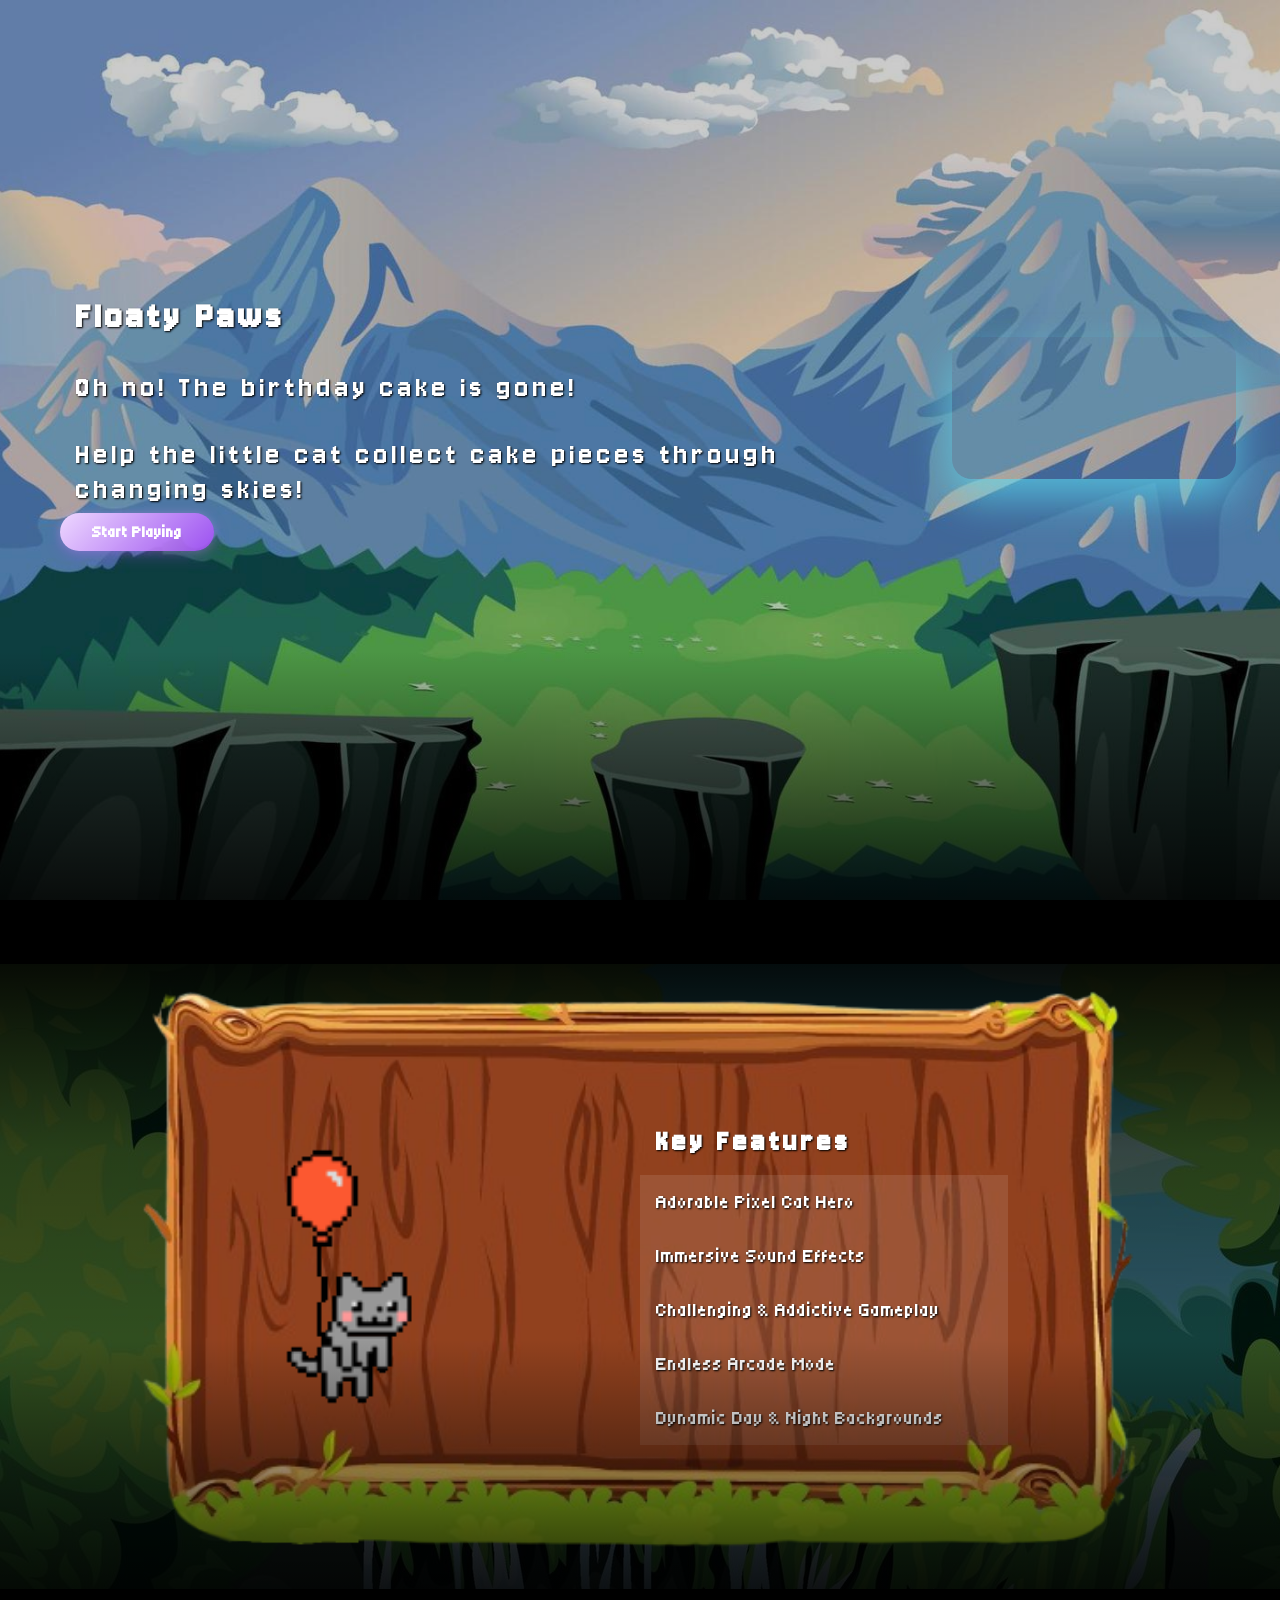
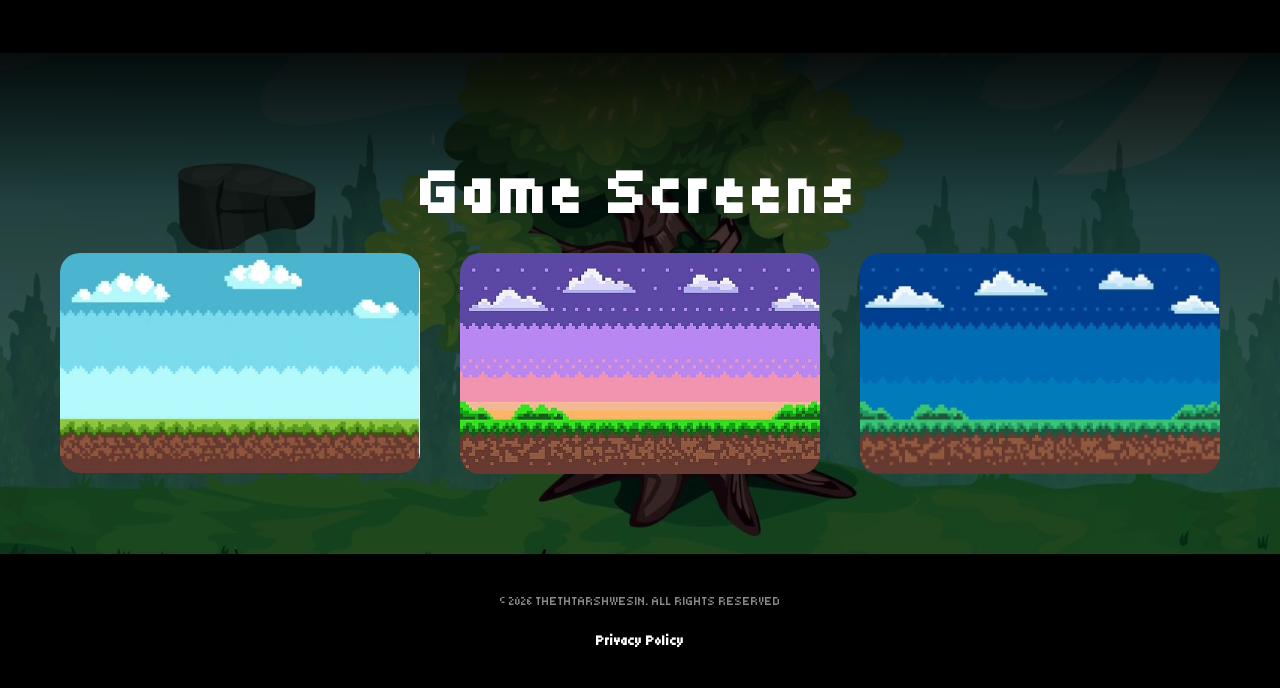
==== index.html @ 9ca2e255 "Initial Commit" ====
<!doctype html>
<html lang="en">
  <head>
    <meta charset="UTF-8" />
    <meta name="viewport" content="width=device-width, initial-scale=1.0" />
    <title>Flappy Cat</title>
    <link rel="stylesheet" href="css/style.css" />
  </head>
  <body>
    <div class="home-wrapper">
      <section class="hero block fadeUp">
        <div class="container hero-content">
          <div class="hero-text">
            <h1>Floaty Paws</h1>
            <p>Oh no! The birthday cake is gone!</p>
            <p>
              Help the little cat collect cake pieces through changing skies!
            </p>
            <div class="buttons">
              <a href="play.html" class="button">Start Playing</a>
            </div>
          </div>

          <div class="hero-video">
            <video
              src="assets/videos/game-play-video.mp4"
              muted
              loop
              autoplay
              width="400"
            >
              Your browser does not support the video tag.
            </video>
          </div>
        </div>
      </section>

      <section class="features scroll-fade fadeUp block">
        <div class="features-wrapper">
          <div class="container features-grid-layout scroll-fade">
            <div class="features-image">
              <img src="/assets/images/pixel-cat.png" alt="Pixel Cat" />
            </div>

            <div class="features-text">
              <h2>Key Features</h2>

              <div class="feature-grid">
                <div class="feature-card">Adorable Pixel Cat Hero</div>
                <div class="feature-card">Immersive Sound Effects</div>
                <div class="feature-card">Challenging & Addictive Gameplay</div>
                <div class="feature-card">Endless Arcade Mode</div>
                <div class="feature-card">Dynamic Day & Night Backgrounds</div>
              </div>
            </div>
          </div>
        </div>
      </section>

      <section class="screens scroll-fade fadeUp block">
        <div class="container">
          <h2>Game Screens</h2>
          <div class="screen-grid scroll-fade">
            <img src="assets/images/game-bgm.jpeg" />
            <img src="assets/images/game-bg1.png" />
            <img src="assets/images/game-bgn.jpeg" />
          </div>
        </div>
      </section>
    </div>

    <footer class="site-footer">
      <div class="footer-brand">
        <p class="copyright">© 2026 ThetHtarShweSin. All Rights Reserved</p>
      </div>

      <div class="footer-legal">
        <a href="privacy_policy.html">Privacy Policy</a>
      </div>
    </footer>
    <script src="js/pages.js"></script>
  </body>
</html>
---- css/style.css ----
@import url("https://fonts.googleapis.com/css2?family=Jersey+10&family=Pixelify+Sans:wght@400..700&family=Tiny5&display=swap");

:root {
  --bg-day: #a6e3e9;
  --bg-night: #1c1f33;
  --card-bg: #f0f0f5;
  --accent: #eed8ff;
  --accent-strong: #ab4affd7;
  --accent-normal: #bc70ffc3;
  --accent-soft: rgba(255, 182, 193, 0.2);
  --score-color: #ffe066;
  --danger: #ff6b6b;
  --text-main: #1c1f33;
  --text-muted: #555770;
  --radius-lg: 20px;
  --radius-md: 12px;
}

* {
  margin: 0;
  padding: 0;
  box-sizing: border-box;
  font-family: "Tiny5", sans-serif;
}
html,
body {
  height: 100%;
}

body {
  font-family: "Tiny5", sans-serif;
  min-height: 100vh;
  flex-direction: column;
  display: flex;
}
/* =========================
   Nav 
========================= */
.navbar-logo {
  display: flex;
  align-items: center;
  gap: 0.6rem;
  font-size: 1.4rem;
  font-weight: 700;
  color: var(--accent-normal);
  text-decoration: none;
}

.navbar-logo img {
  width: 50px;
  height: 36px;
  object-fit: contain;
}
.navbar {
  display: flex;
  align-items: center;
  justify-content: center;
  height: 80px;
  width: 100%;
  /* position: sticky; */
  top: 0;
  background: transparent;
  border-bottom: solid 1px black;
  box-shadow: 0 10px 20px var(--accent);
  backdrop-filter: blur(10px);
  /* z-index: 999; */
}

.navbar-container {
  display: flex;
  align-items: center;
  justify-content: space-between;
  width: 100%;
  padding: 0.2rem;
  max-width: 1600px;
}

.navbar-logo {
  font-size: 2rem;
  font-weight: 600;
  color: var(--accent-normal);
  text-decoration: none;
  cursor: pointer;
}

.navbar-container .navbar-menu {
  display: flex;
  text-align: center;
  gap: 1.5rem;
  list-style: none;
}

.navbar-container .navbar-menu li a {
  text-decoration: none;
  color: var(--accent-strong);
  font-size: 1.3rem;
  font-weight: 500;
  padding: 1rem;
  border: 2px solid transparent;
  transition: all 0.7s ease;
  white-space: nowrap;
}

.navbar-container .navbar-menu li a:hover,
.navbar-container .navbar-menu li a.active {
  font-size: 1.39rem;
  color: var(--accent);
  font-weight: 800;
}
.navbar-toggle {
  display: none;
  background: transparent;
  padding: 10px;
  border: none;
  cursor: pointer;
}
.bar {
  display: block;
  width: 25px;
  height: 3px;
  margin: 5px auto;
  background: var(--accent-strong);
  transition: all 0.3s ease-in-out;
  z-index: 999;
}

/* =========================
        Page & Game
========================= */

.page {
  flex: 1;
  display: flex;
  justify-content: center;
  align-items: center;
  width: 100%;
  margin: 0;
  padding: 0;
  box-sizing: border-box;
}

.game-card {
  width: 100%;
  max-width: 400px;
  aspect-ratio: 9 / 16;
  background: var(--card-bg);
  border-radius: var(--radius-lg);
  position: relative;
  overflow: hidden;
  box-shadow: 0 20px 40px rgba(0, 0, 0, 0.2);
}

#gameCanvas {
  width: 100%;
  height: 100%;
  display: block;
}

.game-ui {
  position: absolute;
  bottom: 0;
  left: 0;
  width: 100%;
  gap: 1rem;
  display: flex;
  justify-content: space-between;
  align-items: center;
  padding: 1rem;
  z-index: 10;
}

.game-ui p {
  width: 50%;
  appearance: none;
  border: none;
  border-radius: 30px;
  padding: 1rem;
  font-size: 1rem;
  font-weight: 700;
  background: linear-gradient(135deg, #eed8ff, #ab4affd7);
  color: #ffffff;
  cursor: pointer;
  box-shadow:
    0 5px 15px rgba(171, 74, 255, 0.3),
    0 0 10px rgba(238, 216, 255, 0.2);
  transition: all 0.2s ease;
  position: relative;
  overflow: hidden;
  letter-spacing: 0.05em;
  text-align: center;
  font-family: "Pixelify Sans", sans-serif;
}

#scoreDisplay {
  background: #ffffff;
  color: #ab4affd7;
  box-shadow: 0 6px 18px rgba(171, 74, 255, 0.15);
  transition: transform 0.15s ease;
}

/* =========================
   OVERLAY
========================= */
.overlay {
  position: absolute;
  inset: 0;
  background: rgba(28, 31, 51, 0.82);
  backdrop-filter: blur(6px);
  color: #ffffff;
  display: flex;
  flex-direction: column;
  justify-content: center;
  align-items: center;
  gap: 1.2rem;
  font-family: "Press Start 2P", cursive;
  font-size: 14px;
  text-align: center;
  border-radius: var(--radius-lg);
  z-index: 100;
  transition: opacity 0.3s ease;
}

.overlay.hidden {
  opacity: 0;
  pointer-events: none;
}

button,
.button {
  appearance: none;
  border: none;
  border-radius: 30px;
  padding: 0.65rem 2rem;
  font-size: 1rem;
  font-weight: 700;
  background: linear-gradient(135deg, #eed8ff, #ab4affd7);
  color: #ffffff;
  cursor: pointer;
  box-shadow:
    0 5px 15px rgba(171, 74, 255, 0.3),
    0 0 10px rgba(238, 216, 255, 0.2);
  transition: all 0.2s ease;
  position: relative;
  overflow: hidden;
  text-decoration: none;
}
button:hover::after {
  top: 0;
  left: 0;
}

button:hover {
  transform: scale(1.05);
  box-shadow:
    0 8px 20px rgba(171, 74, 255, 0.5),
    0 0 20px rgba(238, 216, 255, 0.3);
}

button:active {
  transform: scale(0.98);
  box-shadow:
    0 4px 12px rgba(171, 74, 255, 0.3),
    0 0 6px rgba(238, 216, 255, 0.2);
}

button:focus-visible {
  outline: 2px solid #ab4affd7;
  outline-offset: 3px;
}

.play-button {
  padding: 0.65rem 1.8rem;
  font-size: 1rem;
  font-weight: 700;
  border-radius: 25px;
  background: linear-gradient(135deg, #eed8ff, #ab4affd7);
  color: #1c1f33;
  box-shadow:
    0 8px 20px rgba(171, 74, 255, 0.3),
    0 0 10px rgba(238, 216, 255, 0.2);
  transition:
    transform 0.2s ease,
    box-shadow 0.2s ease;
  box-sizing: border-box;
}

.play-button:hover {
  transform: translateY(-3px) scale(1.05);
  box-shadow:
    0 12px 30px rgba(171, 74, 255, 0.5),
    0 0 15px rgba(238, 216, 255, 0.3);
}

.play-button:active {
  transform: translateY(0) scale(1);
  filter: brightness(0.95);
}

/* ============================
            Hero Section
================================= */
.home-wrapper {
  background-color: rgb(0, 0, 0);
}

.container {
  padding: 80px 20px;
}

.hero,
.feature {
  padding: 1rem;
}
.hero {
  display: flex;
  justify-content: space-between;
  align-items: center;
  flex-direction: column;
  padding: 0 20px;
  min-height: 100vh;
  background-image: url("/assets/images/gamebg.jpg");
  background-size: cover;
  background-position: center;
  background-repeat: no-repeat;
  position: relative;
}

.hero::before,
.screens::before {
  content: "";
  position: absolute;
  inset: 0;
  background: rgba(0, 0, 0, 0.2);
}

.hero > * {
  position: relative;
  z-index: 1;
}

.hero::after,
.features::after {
  content: "";
  position: absolute;
  bottom: -1px;
  left: 0;
  width: 100%;
  height: 250px;
  background: linear-gradient(
    to bottom,
    rgba(0, 0, 0, 0) 0%,
    rgba(0, 0, 0, 0.8) 100%
  );
  pointer-events: none;
}

.hero-text h1,
.hero-text p,
.feature-card,
.features-text {
  text-shadow: 1px 1px 2px rgb(0, 0, 0);
  color: white;
}

.hero-content {
  display: flex;
  align-items: center;
  justify-content: space-between;
  gap: 40px;
  padding-top: 0;
  margin: 0;
}

.hero-text h1,
.hero-text p {
  padding: 1rem;
  font-size: 2rem;
  font-family: "Jersey 10", sans-serif;
  letter-spacing: 4px;
}

.hero-text h1 {
  font-size: 2.5rem;
}
.hero-video video {
  width: 100%;
  max-width: 300px;
  height: auto;
  border-radius: 20px;
  box-shadow: 0 20px 40px rgba(92, 219, 241, 0.677);
  margin: 1rem;
}
.container {
  max-width: 1200px;
  margin: auto;
}

.features {
  background-image: url("/assets/images/2d-game-background-beautiful-natural-waterfalls-in-the-middle-of-the-forest-vector.jpg");
}

.features-wrapper {
  position: relative;
  background-image: url("/assets/images/wooden-board-for-game-ui-background-or-screen-for-your-game-development-blue-sky-and-wooden-board-on-green-grass-vector-removebg-preview.png");
  background-size: 100% 100%;
  background-position: center;
  background-repeat: no-repeat;
  z-index: 0;
  color: white;
  background-position: center bottom;
  margin: 5% 10%;
  padding: 10%;
}

.features::before,
.screens::before {
  content: "";
  position: absolute;
  inset: 0;
  pointer-events: none;
  background:
    linear-gradient(
      to bottom,
      rgba(0, 0, 0, 0.85) 0%,
      rgba(0, 0, 0, 0.2) 30%,
      rgba(0, 0, 0, 0) 60%
    ),
    rgba(0, 0, 0, 0.595);
}
.features-wrapper > * {
  position: relative;
  z-index: 1;
}

.features-grid-layout {
  width: 100%;
  display: grid;
  grid-template-columns: 50% 50%;
  align-items: center;
  padding: 1rem;
}

.features-image img {
  width: 150px;
  max-width: 400px;
  height: auto;
  display: block;
  justify-self: center;
}

.features-text {
  width: 100%;
  text-align: left;
}

.features-text h2 {
  font-family: "Jersey 10", sans-serif;
  letter-spacing: 4px;
  padding: 1rem;
  font-size: 2rem;
}

.screens {
  background-image: url("/assets/images/screenbg.jpg");
  background-size: cover;
  background-position: center;
  background-repeat: no-repeat;
  position: relative;
}

.screens > * {
  position: relative;
  z-index: 1;
}

.screen-grid img {
  transition:
    transform 0.35s ease,
    box-shadow 0.35s ease;
}

.screen-grid img:hover {
  transform: scale(1.08);
  z-index: 2;
  box-shadow: 0 12px 30px rgba(0, 0, 0, 0.25);
}

.screen-grid {
  display: grid;
  gap: 40px;
  grid-template-columns: repeat(auto-fit, minmax(250px, 1fr));
  width: 100%;
  height: auto;
  border-radius: 20px;
}

.feature-card {
  background: rgba(255, 255, 255, 0.1);
  font-size: 1.2rem;
  padding: 1rem;
  text-align: left;
}

.features-image:hover {
  transform: scale(1.05);
  z-index: 2;
}

.feature-card:hover {
  transform: scale(1.05);
  background: rgba(255, 255, 255, 0.2);
  z-index: 2;
}

.screen-grid img {
  width: 100%;
  border-radius: 20px;
}

.screens h2 {
  letter-spacing: 4px;
  padding: 1.5rem;
  color: #ffffff;
  text-align: center;
  font-size: 4rem;
}

@keyframes float {
  0% {
    transform: translateY(0);
  }
  50% {
    transform: translateY(-10px);
  }
  100% {
    transform: translateY(0);
  }
}

.scroll-fade {
  opacity: 0;
  transform: translateY(40px);
  transition: all 0.5s ease-out;
}

.scroll-fade.active {
  opacity: 1;
  transform: translateY(0);
}

.block {
  animation: appear linear;
  animation-timeline: view();
  animation-range: entry 20% cover 40%;
}

@keyframes appear {
  from {
    opacity: 0;
    transform: scale(0.9);
  }
  to {
    opacity: 1;
    transform: scale(1);
  }
}

.fadeUp {
  animation: fadeUp both;
  animation-timeline: view();
}
.timeline-item:nth-child(1) {
  animation-range: entry 20% cover 40%;
}

.timeline-item:nth-child(2) {
  animation-range: entry 40% cover 60%;
}

.timeline-item:nth-child(3) {
  animation-range: entry 60% cover 80%;
}

@keyframes fadeUP {
  from {
    opacity: 0;
    transform: translateY(10px) scale(0.5);
  }
  to {
    opacity: 1;
    transform: translateY(0) scale(1);
  }
}

/* ===================
        Footer
=========================*/
.site-footer {
  background-color: #000;
  color: #888;
  padding: 40px 20px;
  text-align: center;
  font-family: "Inter", sans-serif;
}

.footer-brand {
  margin-bottom: 25px;
}

.copyright {
  font-size: 0.75rem;
  text-transform: uppercase;
}

.footer-legal {
  font-size: 0.85rem;
}

.footer-legal a {
  color: #fff;
  text-decoration: none;
  font-weight: 600;
  margin: 0 10px;
}

.footer-legal a:hover {
  text-decoration: underline;
}

.separator {
  color: #444;
}

/* =========================
        How To Play Page
 ==========================*/

.catgame-wrapper {
  width: 100%;
  min-height: 100dvh;
  padding: 32px 5vw;
  background: #f4f7fb;
  box-sizing: border-box;
  background-image: url("/assets/images/gamebg.jpg");
  background-position: center bottom;
  background-repeat: no-repeat;
  background-size: cover;
  background-attachment: fixed;
  position: relative;
}

.catgame-wrapper > * {
  position: relative;
  z-index: 1;
}

.catgame-card > * {
  position: relative;
  z-index: 1;
}

.catgame-hero {
  display: flex;
  flex-direction: column;
  justify-content: center;
  align-items: center;
  text-align: center;
  margin-bottom: 28px;
  color: white;
}

.catgame-hero h1,
.catgame-hero p {
  padding: 0.75rem;
  text-shadow: 1px 1px 2px rgb(0, 0, 0);
  color: white;
}

.catgame-hero p {
  font-size: 1.2rem;
}

.catgame-grid {
  display: grid;
  grid-template-columns: repeat(2, 1fr);
  gap: 20px;
  width: 70%;

  margin: auto;
}

.catgame-card {
  background: rgba(255, 255, 255, 0.399);
  backdrop-filter: blur(12px);
  border-radius: 20px;
  padding: 2rem;
  box-shadow: 0 10px 30px rgba(0, 0, 0, 0.25);
  transition:
    transform 0.3s ease,
    box-shadow 0.3s ease;
  line-height: 1.9rem;
}
.catgame-card .hint {
  display: block;
  font-size: 0.85rem;
  color: #666;
  margin-top: 0.2rem;
  text-shadow: none;
}

.catgame-card ul {
  list-style: none;
  color: white;
  text-shadow: 1px 1px 2px rgba(0, 0, 0, 0.682);
}

.catgame-card:hover {
  transform: translateY(-8px);
  box-shadow: 0 20px 45px rgba(0, 0, 0, 0.211);
}
.catgame-card h2 {
  font-size: 1.5rem;
  margin-bottom: 1rem;

  text-shadow: 1px 1px 2px rgba(0, 0, 0, 0.682);
  color: white;
}
.catgame-card h2 .fa-gamepad {
  margin-right: 10px;
}

.catgame-mode {
  margin-top: 10px;
  color: white;
  text-shadow: 1px 1px 2px rgba(0, 0, 0, 0.682);
}

/* =======================
          About
=========================*/

.about-hero {
  position: relative;
  text-align: center;
  padding: 4rem 2rem 4rem 2rem;
}
.about-hero h1 {
  font-size: 3rem;
  margin: 0;
  color: var(--accent-normal);
  z-index: 1;
  position: relative;
}
.about-hero p {
  font-size: 1.3rem;
  margin-top: 1rem;
  color: var(--accent-normal);
  z-index: 1;
  position: relative;
}

.balloon {
  position: absolute;
  width: 60px;
  animation: float 6s ease-in-out infinite alternate;
}
@keyframes float {
  0% {
    transform: translateY(0) rotate(0deg);
  }
  100% {
    transform: translateY(-50px) rotate(10deg);
  }
}

.about-cards {
  display: grid;
  grid-template-columns: 1fr;
  gap: 1.5rem;
  padding: 2rem 5vw;
  max-width: 1200px;
  margin: auto;
}
.about-cards {
  display: grid;
  grid-template-columns: repeat(3, 1fr);
  gap: 1.5rem;
  padding: 2rem 5vw;
  max-width: 1200px;
  margin: auto;
}
.about-card {
  padding: 2rem;
  border-radius: 20px;
  line-height: 1.5rem;
}
.about-card img {
  width: 100px;
  margin-bottom: 0.5rem;
  height: 100px;
}
.about-card:hover {
  transform: translateY(-8px) scale(1.02);
  box-shadow: 0 14px 26px rgba(185, 145, 254, 0.805);
}
.about-card h3 {
  margin-top: 0;
  color: var(--accent-normal);
}
.about-card h3:hover {
  color: var(--accent);
}

.about-overview,
.about-tech,
.about-reflection {
  max-width: 1000px;
  margin: 2rem auto;
  padding: 2rem 5vw;
  background: rgba(255, 255, 255, 0.85);
  border-radius: 16px;
  line-height: 2rem;
}
.about-overview h2,
.about-tech h2,
.about-reflection h2 {
  color: var(--accent-normal);
  margin-top: 0;
}

.about-overview p {
  font-size: 1.2rem;
}

.about-screenshots {
  max-width: 1200px;
  margin: 2rem auto;
  padding: 2rem 5vw;
}
.screenshot-grid {
  display: grid;
  grid-template-columns: repeat(3, 1fr); /* Desktop */
  gap: 1rem;
}
.screenshot-grid img {
  width: 100%;
  border-radius: 16px;
  box-shadow: 0 6px 14px rgba(0, 0, 0, 0.1);
}

.about-video {
  max-width: 1200px;
  margin: 2rem auto;
  padding: 2rem 5vw;
  text-align: center;
}
.about-video video {
  width: 100%;
  border-radius: 16px;
  box-shadow: 0 6px 14px rgba(0, 0, 0, 0.1);
}

/* =======================
        Cat Selection
=========================*/
.cat-select-page {
  margin: 0;
  color: var(--accent-normal);
  text-align: center;
  box-sizing: border-box;
}

.cat-selection-wrapper {
  height: 100vh;
  display: flex;
  flex-direction: column;
  justify-content: space-between;
}

.title {
  padding: 1rem;
}

.cat-select-page p {
  padding: 1rem;
  padding-top: 0;
  /* font-size: 1.5rem; */
}
.select-text{
  font-size: 1.5rem;
}
.cat-layout {
  display: grid;
  grid-template-columns: 1fr 1.3fr;
  gap: 30px;
  max-width: 100%;
  padding: 6rem 4rem 4rem 0rem;
  /* padding: 6% 12% 0% ; */
  margin: 0 auto;
  background-image: url("/assets/images/wooden-board-for-game-ui-background-or-screen-for-your-game-development-blue-sky-and-wooden-board-on-green-grass-vector-removebg-preview.png");
  background-size: cover;
  background-position: center;
  background-repeat: no-repeat;
  box-sizing: border-box;
  height: 700px;
}

.cat-preview {
  width: 400px;
  height: 350px;
  margin: auto;
  border-radius: 20px;
  margin-left: 4rem;
  display: flex;
  align-items: center;
  justify-content: center;
  overflow: hidden;
}

.cat-preview img {
  width: 100%;
  height: 100%;
  object-fit: contain;
  transition: transform 0.25s ease;
}

.cat-preview img:hover {
  transform: scale(1.05);
}

.cat-scroll-container {
  width: 100%;
  height: 85%;
  padding: 0.5rem 2rem;
  overflow-y: scroll;
  box-sizing: border-box;
}

.cat-scroll {
  display: grid;
  grid-template-columns: repeat(3, 1fr);
  gap: 2rem;
  justify-content: center;
}

.cat-thumb {
  width: 100%;
  aspect-ratio: 1 / 1;
  border-radius: 14px;
  display: flex;
  background-color: rgba(171, 91, 34, 0.785);
  align-items: center;
  justify-content: center;
  overflow: hidden;
  cursor: pointer;
  border: 3px solid transparent;
  transition:
    border 0.2s,
    box-shadow 0.2s;
}

.cat-thumb img {
  width: 100%;
  height: 100%;
  object-fit: contain;
  transition: transform 0.2s;
}

.cat-thumb:hover img {
  transform: scale(1.1);
}

.cat-thumb.selected {
  border-color: rgba(208, 114, 20, 0.8);
  box-shadow: 0 0 14px 4px rgba(208, 114, 20, 0.8);
  animation: pop 0.3s ease forwards;
}
@keyframes pop {
  0% {
    transform: scale(1);
  }
  50% {
    transform: scale(1.2);
  }
  100% {
    transform: scale(1.1);
  }
}

.cat-thumb.selected img {
  transform: scale(1.05);
}

.cat-selection-wrapper .confirm-btn {
  padding: 2rem;
  width: 40%;
  margin: 2rem auto;
  display: block;
  font-size: 1rem;
}

/* =======================
   Privacy Policy Page
======================= */

.privacy-container {
  max-width: 900px;
  margin: 4rem auto;
  padding: 3rem;
  background: #ffffff;
  border-radius: 24px;
  box-shadow: 0 20px 50px rgba(0, 0, 0, 0.15);
}

.privacy-container h1 {
  font-size: 2.8rem;
  text-align: center;
  margin-bottom: 0.5rem;
}

.privacy-updated {
  text-align: center;
  font-size: 0.9rem;
  color: #777;
  margin-bottom: 2.5rem;
}

.privacy-container section {
  margin-bottom: 2rem;
}

.privacy-container h2 {
  font-size: 1.5rem;
  margin-bottom: 0.5rem;
  color: var(--accent-normal);
}

.privacy-container p {
  font-size: 1rem;
  line-height: 1.7;
  color: #333;
}

.privacy-container a {
  color: var(--accent-normal);
  text-decoration: none;
  font-weight: 600;
}

.privacy-container a:hover {
  text-decoration: underline;
}

@media (max-width: 768px) {
}

/* =======================
        Responsive
=========================*/
@media (max-width: 880px) {
  .navbar {
    backdrop-filter: none;
  }
  .navbar-container .navbar-menu {
    display: none;
    flex-direction: column;
    align-items: flex-start;
    gap: 1.7rem !important;
    position: absolute;
    height: 100vh;
    width: 250px;
    top: 0;
    right: 0;
    padding: 5rem 1.5rem;
    box-shadow: 0 10px 10px rgba(0, 0, 0, 0.5);
    backdrop-filter: blur(10px);
    z-index: 999;
  }

  .navbar-container .navbar-menu.active {
    display: flex;
  }
  .navbar-toggle {
    display: block;
    position: relative;
    z-index: 1001;
  }
  .bar {
    z-index: 1002;
  }
  .navbar-toggle.active .bar:nth-child(2) {
    opacity: 0;
  }

  .navbar-toggle.active .bar:nth-child(1) {
    transform: translateY(8px) rotate(45deg);
  }

  .navbar-toggle.active .bar:nth-child(3) {
    transform: translateY(-8px) rotate(-45deg);
  }

  .hero {
    flex-direction: column;
    justify-content: center;
    text-align: center;
    padding: 40px 20px;
    gap: 20px;
  }

  .hero::before {
    content: "";
    position: absolute;
    inset: 0;
    background: rgba(0, 0, 0, 0.2);
  }

  .hero > * {
    position: relative;
    z-index: 1;
  }
  .hero-content {
    flex-direction: column;
    text-align: center;
  }

  .hero-video video {
    width: 90%;
    max-width: 350px;
  }

  .features-grid-layout {
    grid-template-columns: 1fr;
    text-align: center;
  }

  .features-image {
    justify-self: center;
  }

  .features-text {
    text-align: center;
  }

  .feature-grid {
    grid-template-columns: 1fr;
  }

  .screen-grid {
    grid-template-columns: 1fr;
  }

  .features-wrapper {
    background-image: url("/assets/images/2d-game-background-beautiful-natural-waterfalls-in-the-middle-of-the-forest-vector.jpg");
    background-size: cover;
    background-position: center bottom;
    padding: 15% 0%;
    margin: 0;
  }

  .features-text {
    background-image: url("/assets/images/wooden-board-for-game-ui-background-or-screen-for-your-game-development-blue-sky-and-wooden-board-on-green-grass-vector-removebg-preview.png");
    background-size: 100% 100%;
    background-repeat: no-repeat;
    padding: 60px 30px;
    width: 95%;
    margin: 0 auto;
    text-shadow: none;
  }

  .hero,
  .features-wrapper {
    position: relative;
    overflow: hidden;
  }
  .features-wrapper::before {
    content: "";
    position: absolute;
    inset: 0;
    pointer-events: none;
    z-index: 1;
    background:
      linear-gradient(
        to bottom,
        rgba(0, 0, 0, 0.85) 0%,
        rgba(0, 0, 0, 0.5) 30%,
        rgba(0, 0, 0, 0.2) 60%
      ),
      rgba(0, 0, 0, 0.45);
  }

  .features-wrapper::after {
    content: "";
    position: absolute;
    bottom: 0;
    left: 0;
    width: 100%;
    height: 220px;
    background: linear-gradient(
      to bottom,
      rgba(0, 0, 0, 0) 0%,
      rgba(0, 0, 0, 0.7) 100%
    );
    z-index: 1;
    pointer-events: none;
  }
  .features-text h2 {
    text-align: center;
    padding: 0;
  }
  .feature-card {
    text-align: center;
    padding: 0.5rem;
  }
  .features-image {
    margin-bottom: -50px;
    z-index: 10;
  }

  .catgame-wrapper {
    padding: 30px 4%;

    overflow-y: auto;
  }

  .catgame-hero {
    padding: 30px 20px;
    gap: 16px;
  }

  .catgame-grid {
    grid-template-columns: 1fr;
    gap: 15px;
    width: 100%;
  }
  .about-cards {
    grid-template-columns: repeat(2, 1fr);
  }
  .screenshot-grid {
    grid-template-columns: repeat(2, 1fr);
  }

  .cat-layout {
    grid-template-columns: 1fr;
    background: none;
    padding: 0;
  }
  .cat-scroll-container {
    overflow-x: auto;
    overflow-y: hidden;
    padding: 0;
  }

  .cat-scroll {
    display: flex;
    gap: 16px;
    justify-content: center;
    padding: 2rem;
  }
  .cat-preview {
    width: 300px;
    height: 300px;
    margin: 0 auto;
    background-image: url("/assets/images/wooden-board-for-game-ui-background-or-screen-for-your-game-development-blue-sky-and-wooden-board-on-green-grass-vector-removebg-preview.png");
    background-size: 100% 100%;
    background-position: center;
    background-repeat: no-repeat;
  }

  .cat-preview img {
    width: 100px;
  }

  .cat-scroll .cat-thumb {
    flex: 0 0 90px;
    width: auto;
    aspect-ratio: 1 / 1;
  }

  .privacy-container {
    margin: 2rem 1rem;
    padding: 2rem;
  }

  .privacy-container h1 {
    font-size: 2.2rem;
  }
}

@media (max-width: 480px) {
  .navbar-container {
    padding: 0 1rem;
    z-index: 999;
  }

  .navbar-logo {
    font-size: 1.7rem;
  }

  .navbar-container .navbar-menu li a {
    font-size: 1.2rem;
    padding: 3px 15px;
  }

  .page {
    padding: 0;
  }

  .game-card {
    max-width: 100%;
    width: 100%;
    height: auto;

    border-radius: 0;
  }

  .features-text {
    text-align: center;
  }
  .feature-card {
    text-align: center;
  }

  .features-image img {
    margin: 0 auto;
  }

  .catgame-wrapper {
    padding: 20px 3%;
  }

  .catgame-grid {
    grid-template-columns: 1fr;
    gap: 12px;
  }

  .catgame-card {
    padding: 16px;
  }

  .about-cards {
    grid-template-columns: 1fr;
    align-items: center;
    text-align: center;
  }
  .screenshot-grid {
    grid-template-columns: 1fr;
  }
}
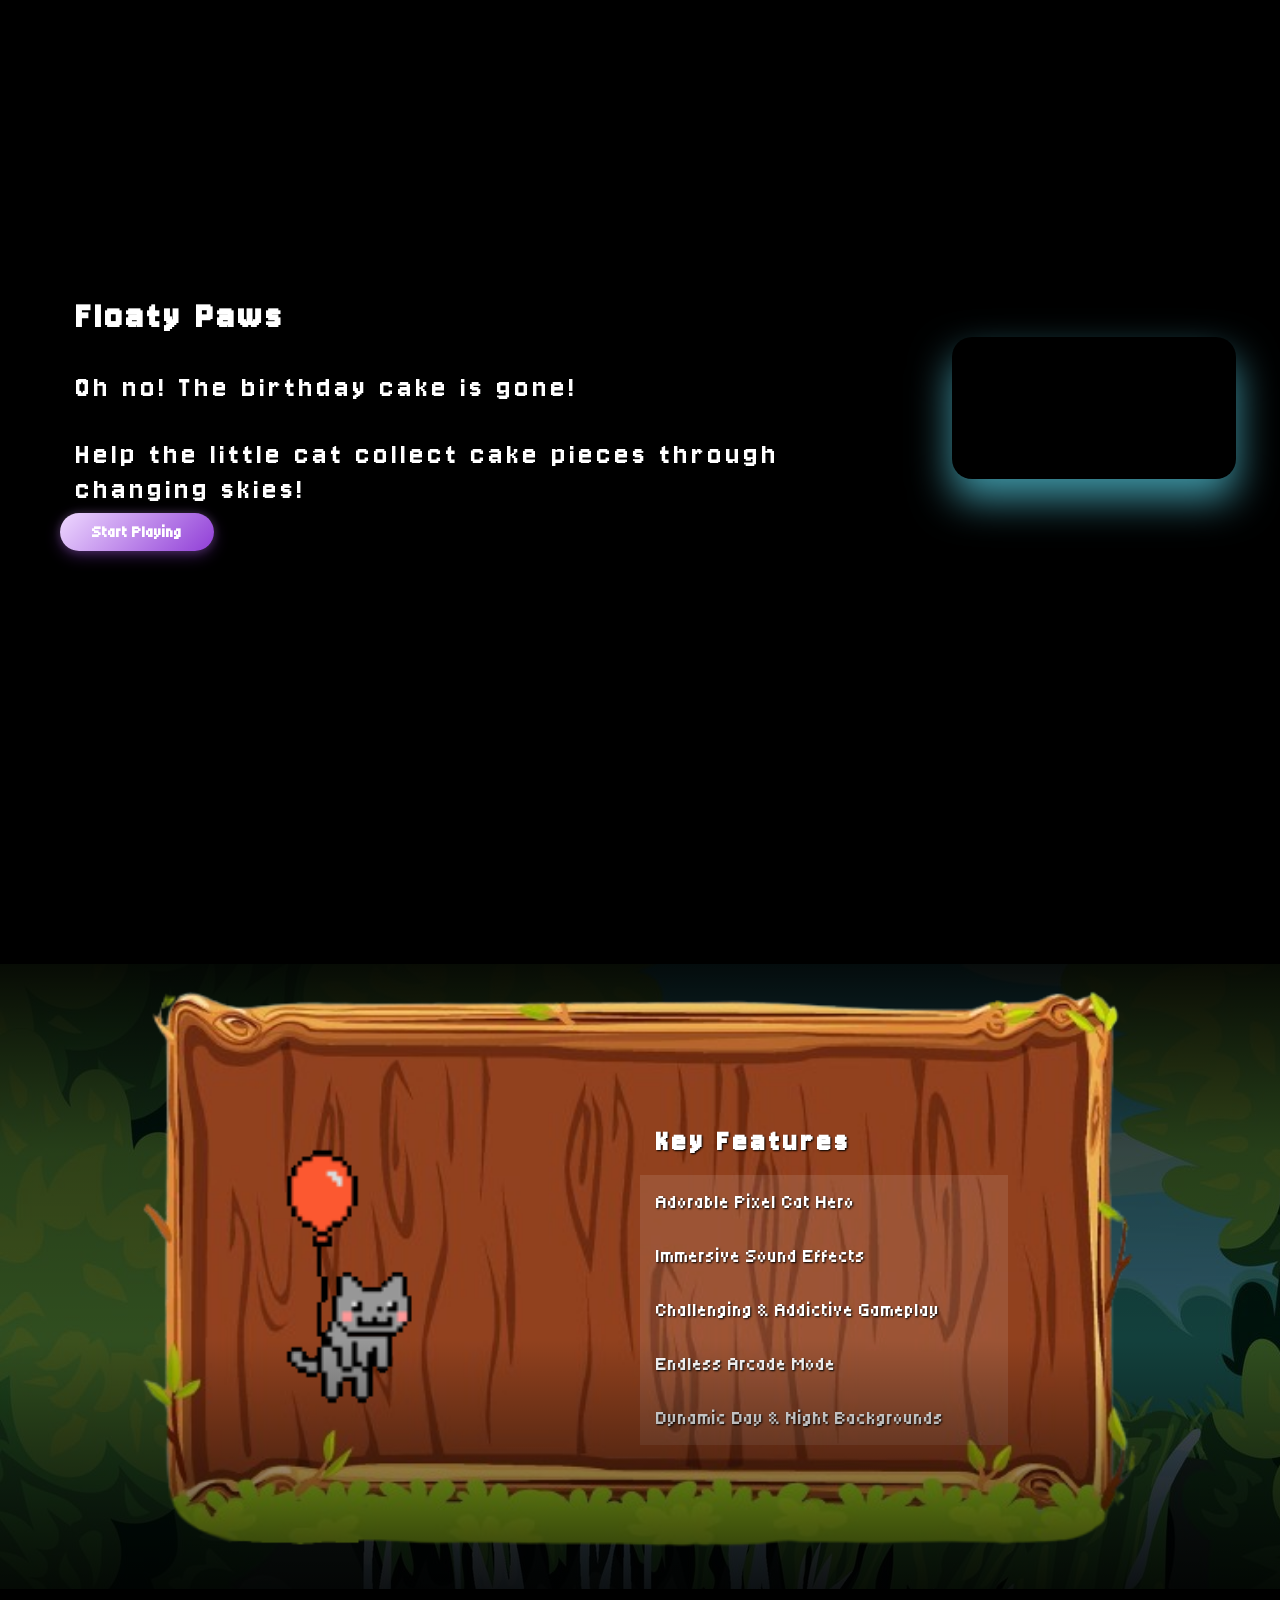
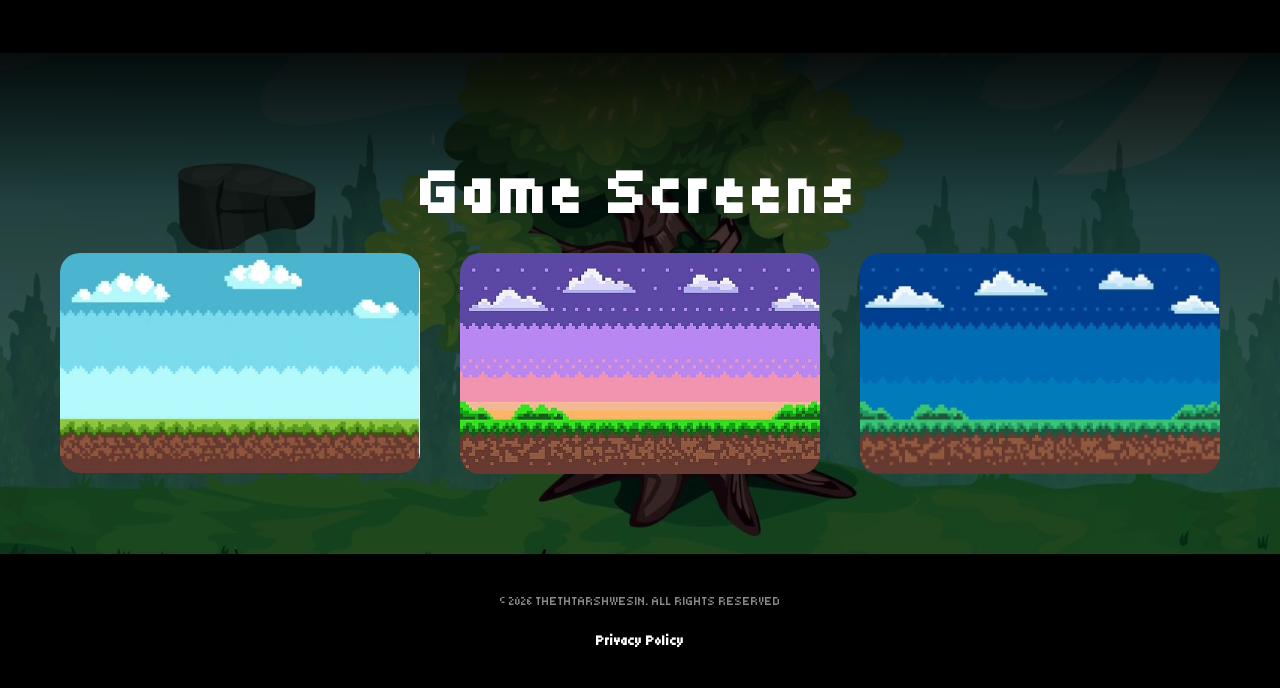
==== commit 6c80b18a: "fix extension for the images" ====
--- a/index.html
+++ b/index.html
@@ -39,7 +39,7 @@
         <div class="features-wrapper">
           <div class="container features-grid-layout scroll-fade">
             <div class="features-image">
-              <img src="/assets/images/pixel-cat.png" alt="Pixel Cat" />
+              <img src="../assets/images/pixel-cat.png" alt="Pixel Cat" />
             </div>
 
             <div class="features-text">
@@ -81,3 +81,4 @@
     <script src="js/pages.js"></script>
   </body>
 </html>
+
--- a/css/style.css
+++ b/css/style.css
@@ -55,7 +55,9 @@
   display: flex;
   align-items: center;
   justify-content: center;
-  height: 80px;
+  /* height: 80px; */
+  padding-top: 25px;
+  padding-bottom: 25px;
   width: 100%;
   /* position: sticky; */
   top: 0;
@@ -318,7 +320,7 @@
   flex-direction: column;
   padding: 0 20px;
   min-height: 100vh;
-  background-image: url("/assets/images/gamebg.jpg");
+  background-image: url("assets/images/gamebg.png");
   background-size: cover;
   background-position: center;
   background-repeat: no-repeat;
@@ -396,12 +398,12 @@
 }
 
 .features {
-  background-image: url("/assets/images/2d-game-background-beautiful-natural-waterfalls-in-the-middle-of-the-forest-vector.jpg");
+  background-image: url("../assets/images/2d-game-background-beautiful-natural-waterfalls-in-the-middle-of-the-forest-vector.png");
 }
 
 .features-wrapper {
   position: relative;
-  background-image: url("/assets/images/wooden-board-for-game-ui-background-or-screen-for-your-game-development-blue-sky-and-wooden-board-on-green-grass-vector-removebg-preview.png");
+  background-image: url("../assets/images/wooden-board-for-game-ui-background-or-screen-for-your-game-development-blue-sky-and-wooden-board-on-green-grass-vector-removebg-preview.png");
   background-size: 100% 100%;
   background-position: center;
   background-repeat: no-repeat;
@@ -461,7 +463,7 @@
 }
 
 .screens {
-  background-image: url("/assets/images/screenbg.jpg");
+  background-image: url("../assets/images/screenbg.png");
   background-size: cover;
   background-position: center;
   background-repeat: no-repeat;
@@ -641,7 +643,7 @@
   padding: 32px 5vw;
   background: #f4f7fb;
   box-sizing: border-box;
-  background-image: url("/assets/images/gamebg.jpg");
+  background-image: url("/assets/images/gamebg.png");
   background-position: center bottom;
   background-repeat: no-repeat;
   background-size: cover;
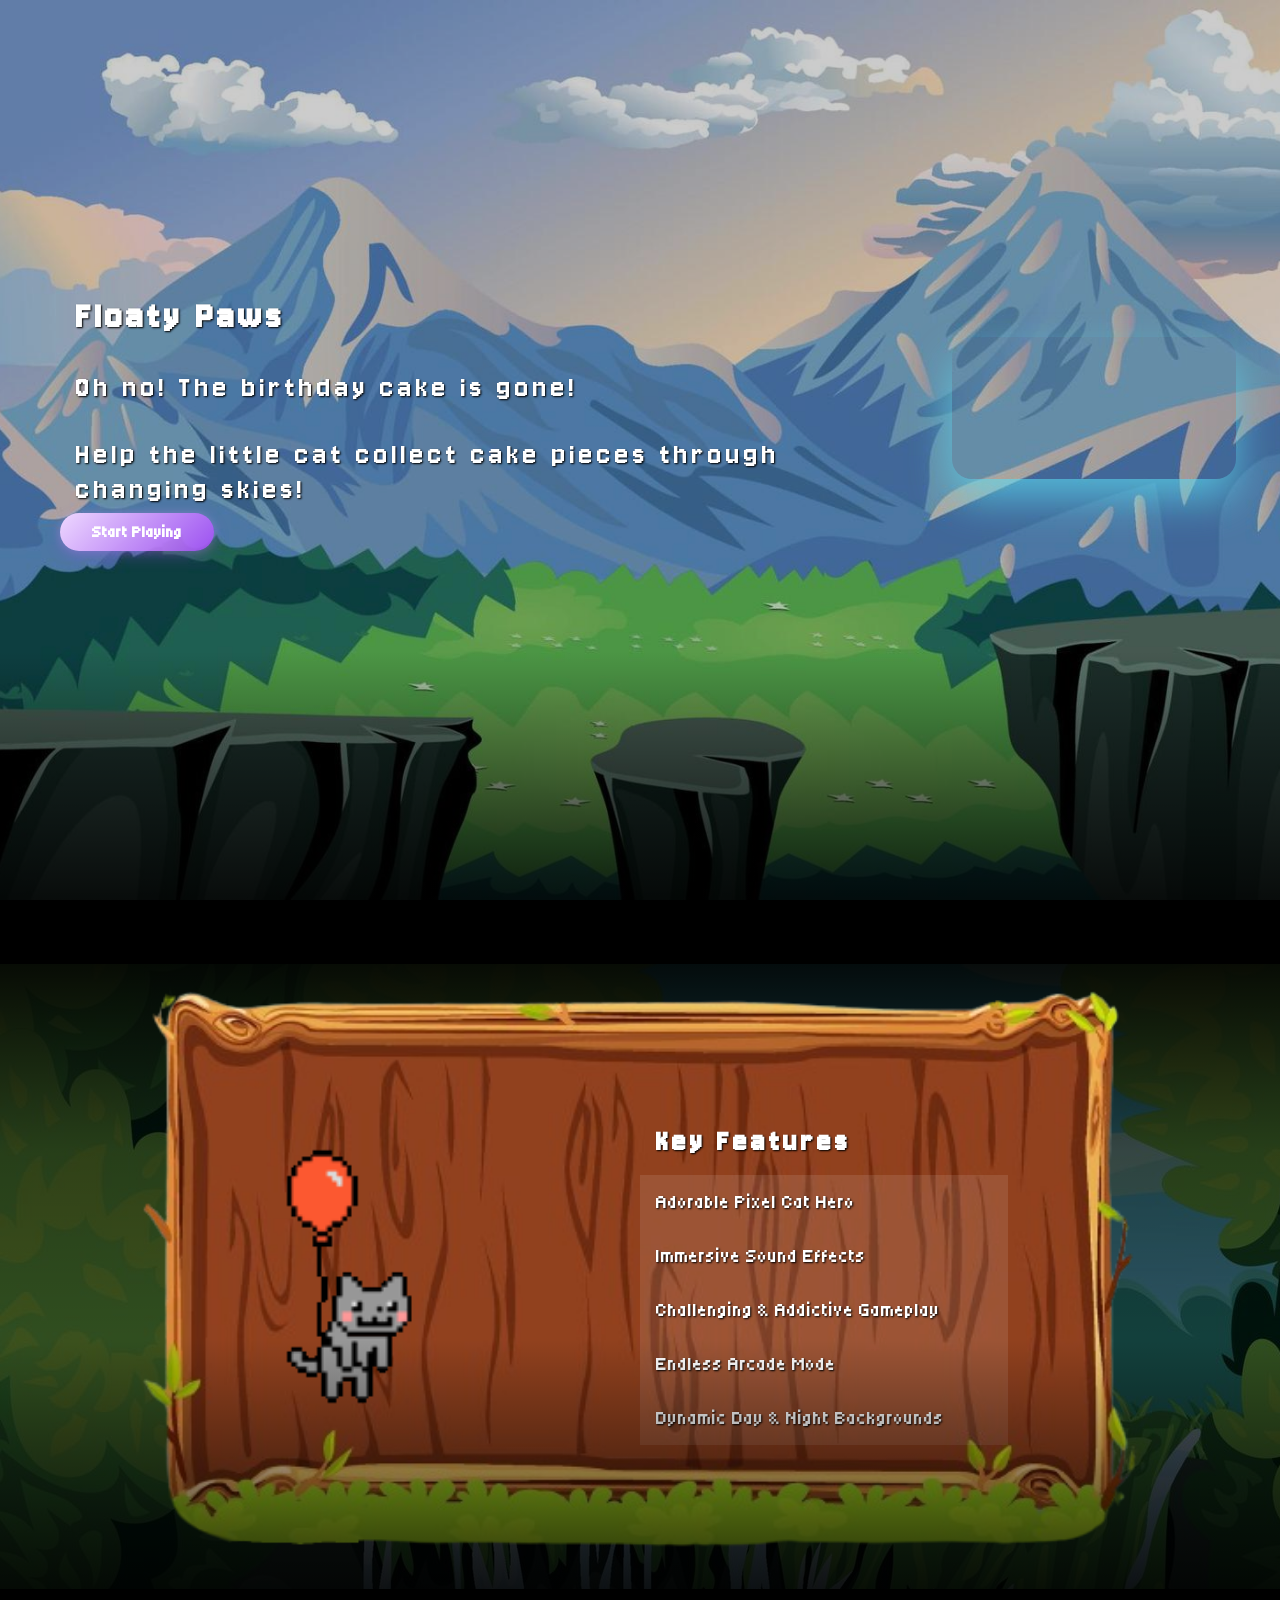
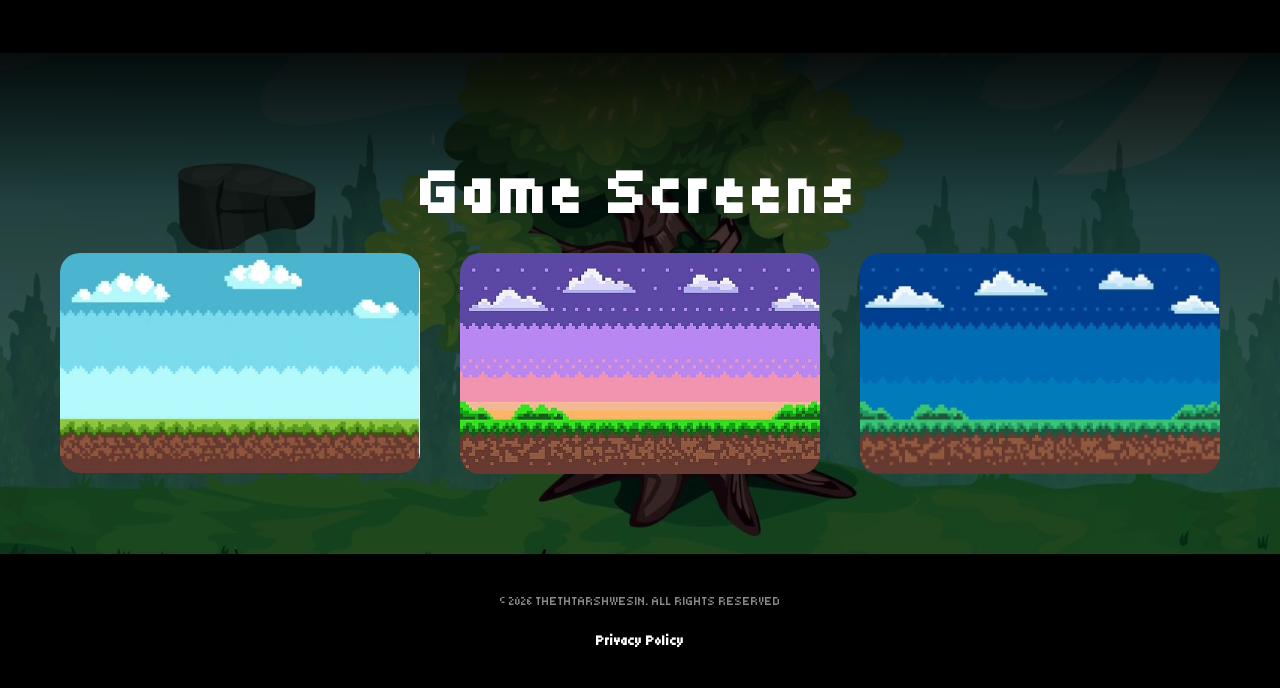
==== commit e21fa2f6: "fix index and style" ====
--- a/index.html
+++ b/index.html
@@ -39,7 +39,7 @@
         <div class="features-wrapper">
           <div class="container features-grid-layout scroll-fade">
             <div class="features-image">
-              <img src="../assets/images/pixel-cat.png" alt="Pixel Cat" />
+              <img src="./assets/images/pixel-cat.png" alt="Pixel Cat" />
             </div>
 
             <div class="features-text">
--- a/css/style.css
+++ b/css/style.css
@@ -320,7 +320,7 @@
   flex-direction: column;
   padding: 0 20px;
   min-height: 100vh;
-  background-image: url("assets/images/gamebg.png");
+  background-image: url("../assets/images/gamebg.png");
   background-size: cover;
   background-position: center;
   background-repeat: no-repeat;
@@ -643,7 +643,7 @@
   padding: 32px 5vw;
   background: #f4f7fb;
   box-sizing: border-box;
-  background-image: url("/assets/images/gamebg.png");
+  background-image: url("../assets/images/gamebg.png");
   background-position: center bottom;
   background-repeat: no-repeat;
   background-size: cover;
